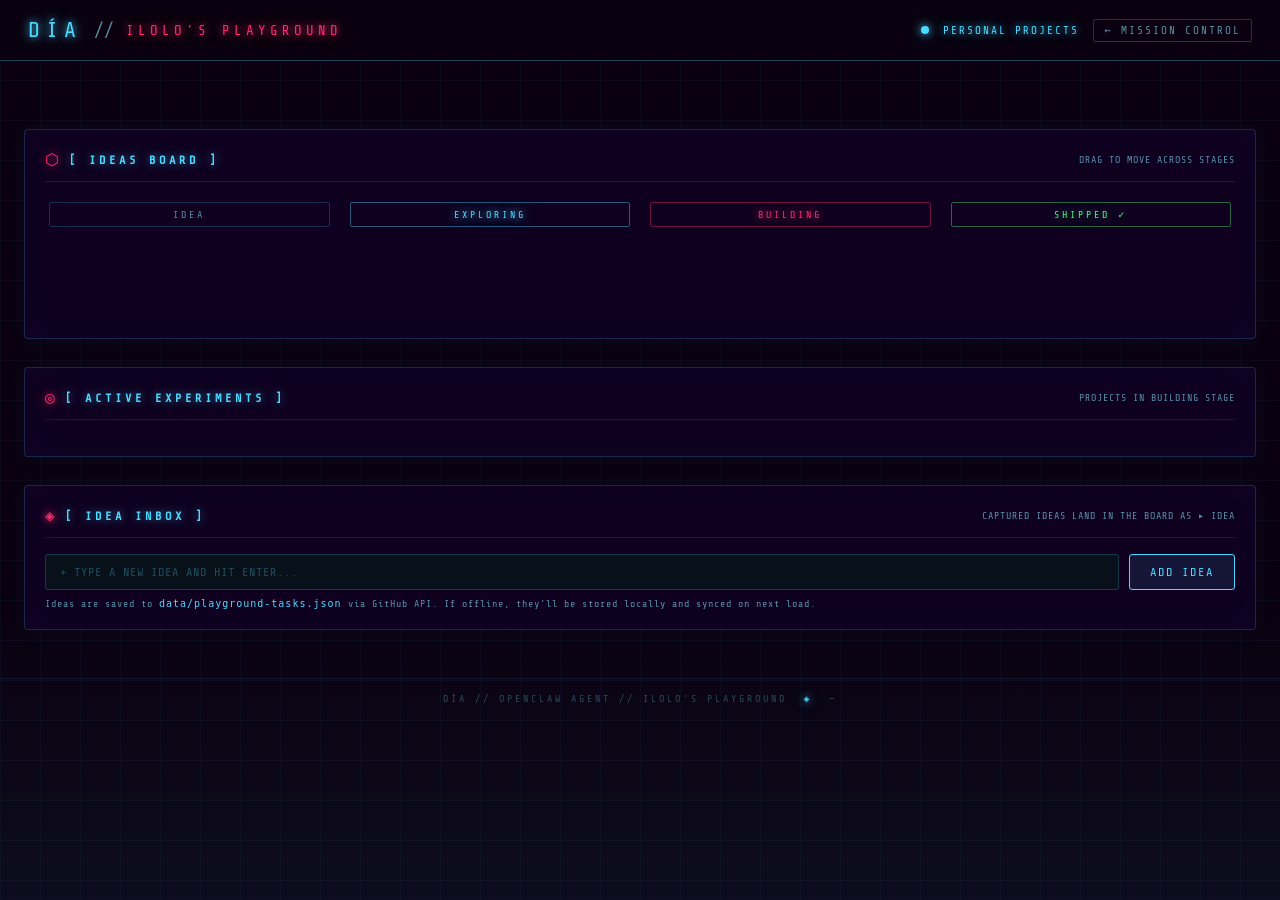
==== playground.html @ b1f3ee1e "feat: add playground.html (Ilolo's Playground)" ====
<!DOCTYPE html>
<html lang="en">
<head>
  <link rel="icon" type="image/svg+xml" href="favicon.svg">
  <meta charset="UTF-8" />
  <meta name="viewport" content="width=device-width, initial-scale=1.0" />
  <title>Día — Ilolo's Playground</title>
  <link rel="preconnect" href="https://fonts.googleapis.com" />
  <link rel="preconnect" href="https://fonts.gstatic.com" crossorigin />
  <link href="https://fonts.googleapis.com/css2?family=Share+Tech+Mono&display=swap" rel="stylesheet" />
  <link rel="stylesheet" href="playground.css" />
</head>
<body>
  <div class="grid-bg"></div>

  <!-- HEADER -->
  <header class="pg-header">
    <div class="header-left">
      <span class="agent-name">DÍA</span>
      <span class="header-sep">//</span>
      <span class="page-tag">ILOLO'S PLAYGROUND</span>
    </div>
    <div class="header-right">
      <span class="status-dot"></span>
      <span class="status-text">PERSONAL PROJECTS</span>
      <a href="index.html" class="nav-link">← MISSION CONTROL</a>
    </div>
  </header>

  <main class="pg-main">

    <!-- STATS STRIP -->
    <div class="stats-strip" id="statsStrip">
      <!-- rendered by playground.js -->
    </div>

    <!-- ── SECTION 1: IDEAS BOARD ───────────────────────── -->
    <section class="section kanban-section">
      <div class="section-header">
        <span class="section-icon">⬡</span>
        <h2 class="section-title">[ IDEAS BOARD ]</h2>
        <span class="section-meta">DRAG TO MOVE ACROSS STAGES</span>
      </div>

      <div class="kanban-board" id="kanbanBoard">

        <!-- IDEA -->
        <div class="kanban-col" id="col-idea" data-status="idea">
          <div class="kanban-col-header idea">IDEA</div>
          <div class="kanban-cards"></div>
        </div>

        <!-- EXPLORING -->
        <div class="kanban-col" id="col-exploring" data-status="exploring">
          <div class="kanban-col-header exploring">EXPLORING</div>
          <div class="kanban-cards"></div>
        </div>

        <!-- BUILDING -->
        <div class="kanban-col" id="col-building" data-status="building">
          <div class="kanban-col-header building">BUILDING</div>
          <div class="kanban-cards"></div>
        </div>

        <!-- SHIPPED -->
        <div class="kanban-col" id="col-shipped" data-status="shipped">
          <div class="kanban-col-header shipped">SHIPPED ✓</div>
          <div class="kanban-cards"></div>
        </div>

      </div>
    </section>

    <!-- ── SECTION 2: ACTIVE EXPERIMENTS ────────────────── -->
    <section class="section experiments-section">
      <div class="section-header">
        <span class="section-icon">◎</span>
        <h2 class="section-title">[ ACTIVE EXPERIMENTS ]</h2>
        <span class="section-meta">PROJECTS IN BUILDING STAGE</span>
      </div>
      <div id="activeExperiments">
        <!-- rendered by playground.js -->
      </div>
    </section>

    <!-- ── SECTION 3: IDEA INBOX ─────────────────────────── -->
    <section class="section inbox-section">
      <div class="section-header">
        <span class="section-icon">◈</span>
        <h2 class="section-title">[ IDEA INBOX ]</h2>
        <span class="section-meta">CAPTURED IDEAS LAND IN THE BOARD AS ▸ IDEA</span>
      </div>

      <form id="inboxForm" class="inbox-form" onsubmit="return false;">
        <input
          id="inboxInput"
          type="text"
          class="inbox-input"
          placeholder="+ TYPE A NEW IDEA AND HIT ENTER..."
          autocomplete="off"
          spellcheck="false"
        />
        <button type="submit" class="inbox-btn">ADD IDEA</button>
      </form>

      <div class="inbox-hint">
        Ideas are saved to <code style="color:#4dd9ff">data/playground-tasks.json</code> via GitHub API.
        If offline, they'll be stored locally and synced on next load.
      </div>
      <div id="syncNote" class="inbox-sync-note" style="display:none;">
        ⚠ LOCAL CHANGES PENDING SYNC — will attempt to push to GitHub automatically.
      </div>

    </section>

  </main>

  <footer class="pg-footer">
    <span style="color:#2a4a5a">DÍA // OPENCLAW AGENT // ILOLO'S PLAYGROUND</span>
    <span class="footer-sep">◈</span>
    <span id="footerTime" style="color:#2a4a5a">—</span>
  </footer>

  <script src="playground.js"></script>
</body>
</html>
---- playground.css ----
/* ============================================================
   PLAYGROUND — Baby Blue Synthwave Theme
   Overrides accent colors from style.css
   ============================================================ */

:root {
  /* Override accent colors for playground */
  --primary:      #4dd9ff;   /* baby blue — main accent */
  --secondary:    #ff2a6d;   /* hot pink — now secondary */
  --bg:           #0a0010;
  --bg-card:      #0f0020;
  --bg-card2:     #08101a;
  --cyan:         #4dd9ff;   /* remap cyan to baby blue */
  --pink:         #ff2a6d;
  --light-blue:   #d1f7ff;
  --purple:       #7b2fff;
  --dim:          #0a2a3a;
  --text:         #d1f7ff;
  --text-dim:     #5a8fa6;
  --grid-color:   rgba(77, 217, 255, 0.05);
  --glow-blue:    0 0 8px #4dd9ff, 0 0 20px rgba(77, 217, 255, 0.4);
  --glow-pink:    0 0 8px #ff2a6d, 0 0 20px rgba(255, 42, 109, 0.4);
  --glow-purple:  0 0 8px #7b2fff, 0 0 24px rgba(123, 47, 255, 0.3);
}

* { box-sizing: border-box; margin: 0; padding: 0; }

html, body {
  height: 100%;
  background: var(--bg);
  color: var(--text);
  font-family: 'Share Tech Mono', monospace;
  font-size: 13px;
  overflow-x: hidden;
}

/* ── GRID BACKGROUND ─────────────────────────────────────── */
.grid-bg {
  position: fixed;
  inset: 0;
  z-index: 0;
  background-image:
    linear-gradient(rgba(77, 217, 255, 0.04) 1px, transparent 1px),
    linear-gradient(90deg, rgba(77, 217, 255, 0.04) 1px, transparent 1px);
  background-size: 40px 40px;
  pointer-events: none;
}

.grid-bg::after {
  content: '';
  position: fixed;
  bottom: 0;
  left: 0;
  right: 0;
  height: 35vh;
  background: linear-gradient(to top, rgba(77, 217, 255, 0.06), transparent);
  pointer-events: none;
}

/* ── HEADER ──────────────────────────────────────────────── */
.pg-header {
  position: relative;
  z-index: 10;
  display: flex;
  align-items: center;
  justify-content: space-between;
  padding: 18px 28px;
  border-bottom: 1px solid rgba(77, 217, 255, 0.3);
  background: rgba(10, 0, 16, 0.9);
  backdrop-filter: blur(8px);
}

.header-left {
  display: flex;
  align-items: center;
  gap: 12px;
}

.agent-name {
  font-size: 22px;
  letter-spacing: 6px;
  color: var(--primary);
  text-shadow: var(--glow-blue);
}

.header-sep {
  color: var(--text-dim);
  font-size: 18px;
}

.page-tag {
  font-size: 14px;
  letter-spacing: 4px;
  color: var(--secondary);
  text-shadow: var(--glow-pink);
}

.header-right {
  display: flex;
  align-items: center;
  gap: 14px;
}

.status-dot {
  width: 8px;
  height: 8px;
  border-radius: 50%;
  background: var(--primary);
  box-shadow: var(--glow-blue);
  animation: pulse-blue 2s ease-in-out infinite;
  display: inline-block;
}

.status-text {
  font-size: 11px;
  letter-spacing: 2px;
  color: var(--primary);
  text-shadow: var(--glow-blue);
}

.nav-link {
  font-size: 11px;
  letter-spacing: 2px;
  color: var(--text-dim);
  text-decoration: none;
  border: 1px solid rgba(77, 217, 255, 0.25);
  padding: 4px 10px;
  border-radius: 2px;
  transition: all 0.2s;
}
.nav-link:hover {
  color: var(--primary);
  border-color: var(--primary);
  box-shadow: var(--glow-blue);
}

/* ── MAIN ────────────────────────────────────────────────── */
.pg-main {
  position: relative;
  z-index: 5;
  padding: 24px 24px 48px;
  display: flex;
  flex-direction: column;
  gap: 28px;
}

/* ── SECTION CARD ────────────────────────────────────────── */
.section {
  background: var(--bg-card);
  border: 1px solid rgba(77, 217, 255, 0.18);
  border-radius: 4px;
  padding: 20px;
  box-shadow: 0 0 24px rgba(77, 217, 255, 0.05), inset 0 0 40px rgba(77, 217, 255, 0.02);
  transition: border-color 0.3s, box-shadow 0.3s;
}
.section:hover {
  border-color: rgba(77, 217, 255, 0.32);
  box-shadow: 0 0 32px rgba(77, 217, 255, 0.1);
}

.section-header {
  display: flex;
  align-items: center;
  gap: 10px;
  margin-bottom: 16px;
  padding-bottom: 12px;
  border-bottom: 1px solid rgba(77, 217, 255, 0.12);
}

.section-icon {
  color: var(--secondary);
  font-size: 16px;
  text-shadow: var(--glow-pink);
}

.section-title {
  font-size: 12px;
  letter-spacing: 4px;
  color: var(--primary);
  text-shadow: 0 0 8px rgba(77, 217, 255, 0.6);
}

.section-meta {
  margin-left: auto;
  font-size: 10px;
  color: var(--text-dim);
  letter-spacing: 1px;
}

/* ── KANBAN BOARD ────────────────────────────────────────── */
.kanban-board {
  display: grid;
  grid-template-columns: repeat(4, 1fr);
  gap: 12px;
}

.kanban-col {
  display: flex;
  flex-direction: column;
  gap: 8px;
  min-height: 120px;
  border-radius: 3px;
  padding: 4px;
  transition: box-shadow 0.2s, border-color 0.2s;
}

.kanban-col-header {
  font-size: 10px;
  letter-spacing: 3px;
  text-align: center;
  padding: 6px 4px;
  border-radius: 2px;
  margin-bottom: 6px;
}
.kanban-col-header.idea      { color: var(--text-dim); border: 1px solid rgba(77,217,255,0.2); }
.kanban-col-header.exploring { color: var(--primary); border: 1px solid rgba(77,217,255,0.4); text-shadow: var(--glow-blue); }
.kanban-col-header.building  { color: var(--secondary); border: 1px solid rgba(255,42,109,0.4); text-shadow: var(--glow-pink); }
.kanban-col-header.shipped   { color: #50fa7b; border: 1px solid rgba(80,250,123,0.4); text-shadow: 0 0 8px rgba(80,250,123,0.5); }

.kanban-cards {
  display: flex;
  flex-direction: column;
  gap: 8px;
  min-height: 60px;
}

/* ── TASK CARDS ──────────────────────────────────────────── */
.task-card {
  background: var(--bg-card2);
  border-radius: 3px;
  padding: 10px 12px;
  font-size: 11px;
  line-height: 1.5;
  border-left: 2px solid transparent;
  cursor: grab;
  transition: transform 0.2s, box-shadow 0.2s;
  border: 1px solid rgba(77, 217, 255, 0.08);
}
.task-card:hover {
  transform: translateY(-2px);
  border-color: rgba(77, 217, 255, 0.25);
}
.task-card.dragging {
  opacity: 0.4;
  transform: scale(0.95);
  cursor: grabbing;
}

.task-card.idea      { border-left: 2px solid rgba(77,217,255,0.3); }
.task-card.exploring { border-left: 2px solid var(--primary); box-shadow: -2px 0 10px rgba(77,217,255,0.3); }
.task-card.building  { border-left: 2px solid var(--secondary); box-shadow: -2px 0 10px rgba(255,42,109,0.3); animation: card-pulse-pink 2s ease-in-out infinite; }
.task-card.shipped   { border-left: 2px solid #50fa7b; box-shadow: -2px 0 10px rgba(80,250,123,0.2); }

.drag-handle {
  float: right;
  opacity: 0.35;
  font-size: 14px;
  cursor: grab;
  margin-left: 6px;
}

.card-title {
  color: var(--text);
  font-size: 12px;
  margin-bottom: 5px;
  line-height: 1.4;
}

.card-notes {
  color: var(--text-dim);
  font-size: 10px;
  line-height: 1.5;
  margin-bottom: 6px;
}

.card-tags {
  display: flex;
  gap: 4px;
  flex-wrap: wrap;
  margin-top: 6px;
}

.card-tag {
  font-size: 9px;
  padding: 1px 6px;
  background: rgba(77, 217, 255, 0.07);
  border: 1px solid rgba(77, 217, 255, 0.2);
  color: rgba(77, 217, 255, 0.6);
  border-radius: 2px;
}

.card-category {
  display: inline-block;
  font-size: 9px;
  padding: 1px 7px;
  border-radius: 2px;
  margin-bottom: 5px;
  letter-spacing: 1px;
}
.cat-trading       { background: rgba(255,42,109,0.12); color: var(--secondary); border: 1px solid rgba(255,42,109,0.3); }
.cat-content       { background: rgba(123,47,255,0.12); color: #b06bff; border: 1px solid rgba(123,47,255,0.3); }
.cat-personal      { background: rgba(77,217,255,0.12); color: var(--primary); border: 1px solid rgba(77,217,255,0.3); }
.cat-infrastructure{ background: rgba(80,250,123,0.1); color: #50fa7b; border: 1px solid rgba(80,250,123,0.25); }

/* ── DRAG OVER ───────────────────────────────────────────── */
.kanban-col.drag-over {
  box-shadow: 0 0 20px rgba(77, 217, 255, 0.3), inset 0 0 20px rgba(77, 217, 255, 0.07);
  border: 1px dashed rgba(77, 217, 255, 0.5);
}

/* ── ACTIVE EXPERIMENTS ──────────────────────────────────── */
.experiments-empty {
  text-align: center;
  padding: 32px;
  color: var(--text-dim);
  font-size: 11px;
  letter-spacing: 1px;
  border: 1px dashed rgba(77, 217, 255, 0.15);
  border-radius: 3px;
}

.experiment-card {
  background: var(--bg-card2);
  border-radius: 3px;
  padding: 14px 16px;
  border: 1px solid rgba(77, 217, 255, 0.15);
  margin-bottom: 10px;
}

.experiment-header {
  display: flex;
  justify-content: space-between;
  align-items: center;
  margin-bottom: 8px;
}

.experiment-title {
  font-size: 13px;
  color: var(--text);
}

.experiment-status {
  font-size: 10px;
  padding: 2px 8px;
  color: var(--secondary);
  border: 1px solid rgba(255,42,109,0.4);
  border-radius: 2px;
  letter-spacing: 1px;
}

.progress-bar-bg {
  width: 100%;
  height: 4px;
  background: rgba(77, 217, 255, 0.1);
  border-radius: 2px;
  overflow: hidden;
}

.progress-bar-fill {
  height: 100%;
  background: linear-gradient(90deg, #4dd9ff, #ff2a6d);
  border-radius: 2px;
  transition: width 0.5s ease;
  box-shadow: 0 0 6px rgba(77, 217, 255, 0.5);
}

/* ── IDEA INBOX ──────────────────────────────────────────── */
.inbox-form {
  display: flex;
  gap: 10px;
  align-items: stretch;
}

.inbox-input {
  flex: 1;
  background: var(--bg-card2);
  border: 1px solid rgba(77, 217, 255, 0.2);
  border-radius: 3px;
  padding: 10px 14px;
  color: var(--text);
  font-family: 'Share Tech Mono', monospace;
  font-size: 12px;
  letter-spacing: 1px;
  outline: none;
  transition: border-color 0.2s, box-shadow 0.2s;
}
.inbox-input::placeholder {
  color: rgba(77, 217, 255, 0.3);
}
.inbox-input:focus {
  border-color: var(--primary);
  box-shadow: 0 0 10px rgba(77, 217, 255, 0.2);
}

.inbox-btn {
  background: rgba(77, 217, 255, 0.1);
  border: 1px solid var(--primary);
  color: var(--primary);
  padding: 10px 20px;
  font-family: 'Share Tech Mono', monospace;
  font-size: 12px;
  letter-spacing: 2px;
  cursor: pointer;
  border-radius: 3px;
  transition: all 0.2s;
}
.inbox-btn:hover {
  background: rgba(77, 217, 255, 0.2);
  box-shadow: var(--glow-blue);
}
.inbox-btn:active {
  transform: scale(0.97);
}

.inbox-hint {
  font-size: 10px;
  color: var(--text-dim);
  margin-top: 8px;
  letter-spacing: 1px;
}

.inbox-sync-note {
  font-size: 10px;
  color: var(--secondary);
  margin-top: 4px;
  letter-spacing: 1px;
}

/* ── PENDING IDEAS LIST ──────────────────────────────────── */
.pending-ideas {
  margin-top: 16px;
  display: flex;
  flex-direction: column;
  gap: 6px;
}

.pending-idea-item {
  background: rgba(77, 217, 255, 0.05);
  border: 1px solid rgba(77, 217, 255, 0.15);
  border-radius: 3px;
  padding: 8px 12px;
  display: flex;
  justify-content: space-between;
  align-items: center;
  font-size: 11px;
}

.pending-idea-title {
  color: var(--text);
}

.pending-idea-badge {
  font-size: 9px;
  padding: 1px 7px;
  color: var(--secondary);
  border: 1px solid rgba(255,42,109,0.3);
  border-radius: 2px;
  letter-spacing: 1px;
  white-space: nowrap;
}

/* ── STATS STRIP ─────────────────────────────────────────── */
.stats-strip {
  display: flex;
  gap: 16px;
  margin-bottom: 16px;
  flex-wrap: wrap;
}

.stat-chip {
  background: rgba(77, 217, 255, 0.06);
  border: 1px solid rgba(77, 217, 255, 0.15);
  border-radius: 3px;
  padding: 6px 14px;
  font-size: 10px;
  letter-spacing: 2px;
  color: var(--text-dim);
}

.stat-chip .stat-val {
  color: var(--primary);
  font-size: 14px;
  display: block;
  margin-bottom: 2px;
  text-shadow: var(--glow-blue);
}

/* ── PLACEHOLDER / LOADING ───────────────────────────────── */
.placeholder-msg {
  color: var(--text-dim);
  font-size: 11px;
  letter-spacing: 1px;
  padding: 12px 0;
  text-align: center;
  border: 1px dashed rgba(77, 217, 255, 0.15);
  border-radius: 3px;
}

/* ── SCROLLBAR ───────────────────────────────────────────── */
::-webkit-scrollbar { width: 4px; }
::-webkit-scrollbar-track { background: var(--bg); }
::-webkit-scrollbar-thumb { background: rgba(77,217,255,0.2); border-radius: 2px; }
::-webkit-scrollbar-thumb:hover { background: var(--primary); }

/* ── FOOTER ──────────────────────────────────────────────── */
.pg-footer {
  position: relative;
  z-index: 5;
  text-align: center;
  padding: 14px;
  border-top: 1px solid rgba(77, 217, 255, 0.1);
  font-size: 10px;
  letter-spacing: 3px;
  color: var(--text-dim);
  display: flex;
  justify-content: center;
  align-items: center;
  gap: 16px;
}

.footer-sep {
  color: var(--primary);
  text-shadow: var(--glow-blue);
}

/* ── ANIMATIONS ──────────────────────────────────────────── */
@keyframes pulse-blue {
  0%, 100% { opacity: 1; box-shadow: 0 0 8px #4dd9ff, 0 0 20px rgba(77,217,255,0.4); }
  50%       { opacity: 0.6; box-shadow: 0 0 4px #4dd9ff, 0 0 10px rgba(77,217,255,0.2); }
}

@keyframes card-pulse-pink {
  0%, 100% { box-shadow: -2px 0 10px rgba(255,42,109,0.3); }
  50%       { box-shadow: -2px 0 18px rgba(255,42,109,0.6); }
}

@keyframes slideIn {
  from { opacity: 0; transform: translateY(10px); }
  to   { opacity: 1; transform: translateY(0); }
}

/* ── NOTIFICATION TOAST ──────────────────────────────────── */
.toast {
  position: fixed;
  top: 20px;
  right: 20px;
  z-index: 9999;
  background: var(--bg);
  border: 1px solid var(--primary);
  box-shadow: var(--glow-blue);
  padding: 14px 18px;
  border-radius: 4px;
  font-size: 12px;
  color: var(--primary);
  max-width: 300px;
  animation: slideIn 0.3s ease;
}

/* ── RESPONSIVE ──────────────────────────────────────────── */
@media (max-width: 900px) {
  .kanban-board { grid-template-columns: repeat(2, 1fr); }
}
@media (max-width: 600px) {
  .kanban-board { grid-template-columns: 1fr; }
  .pg-header { flex-direction: column; align-items: flex-start; gap: 10px; }
  .agent-name { font-size: 18px; }
  .inbox-form { flex-direction: column; }
}
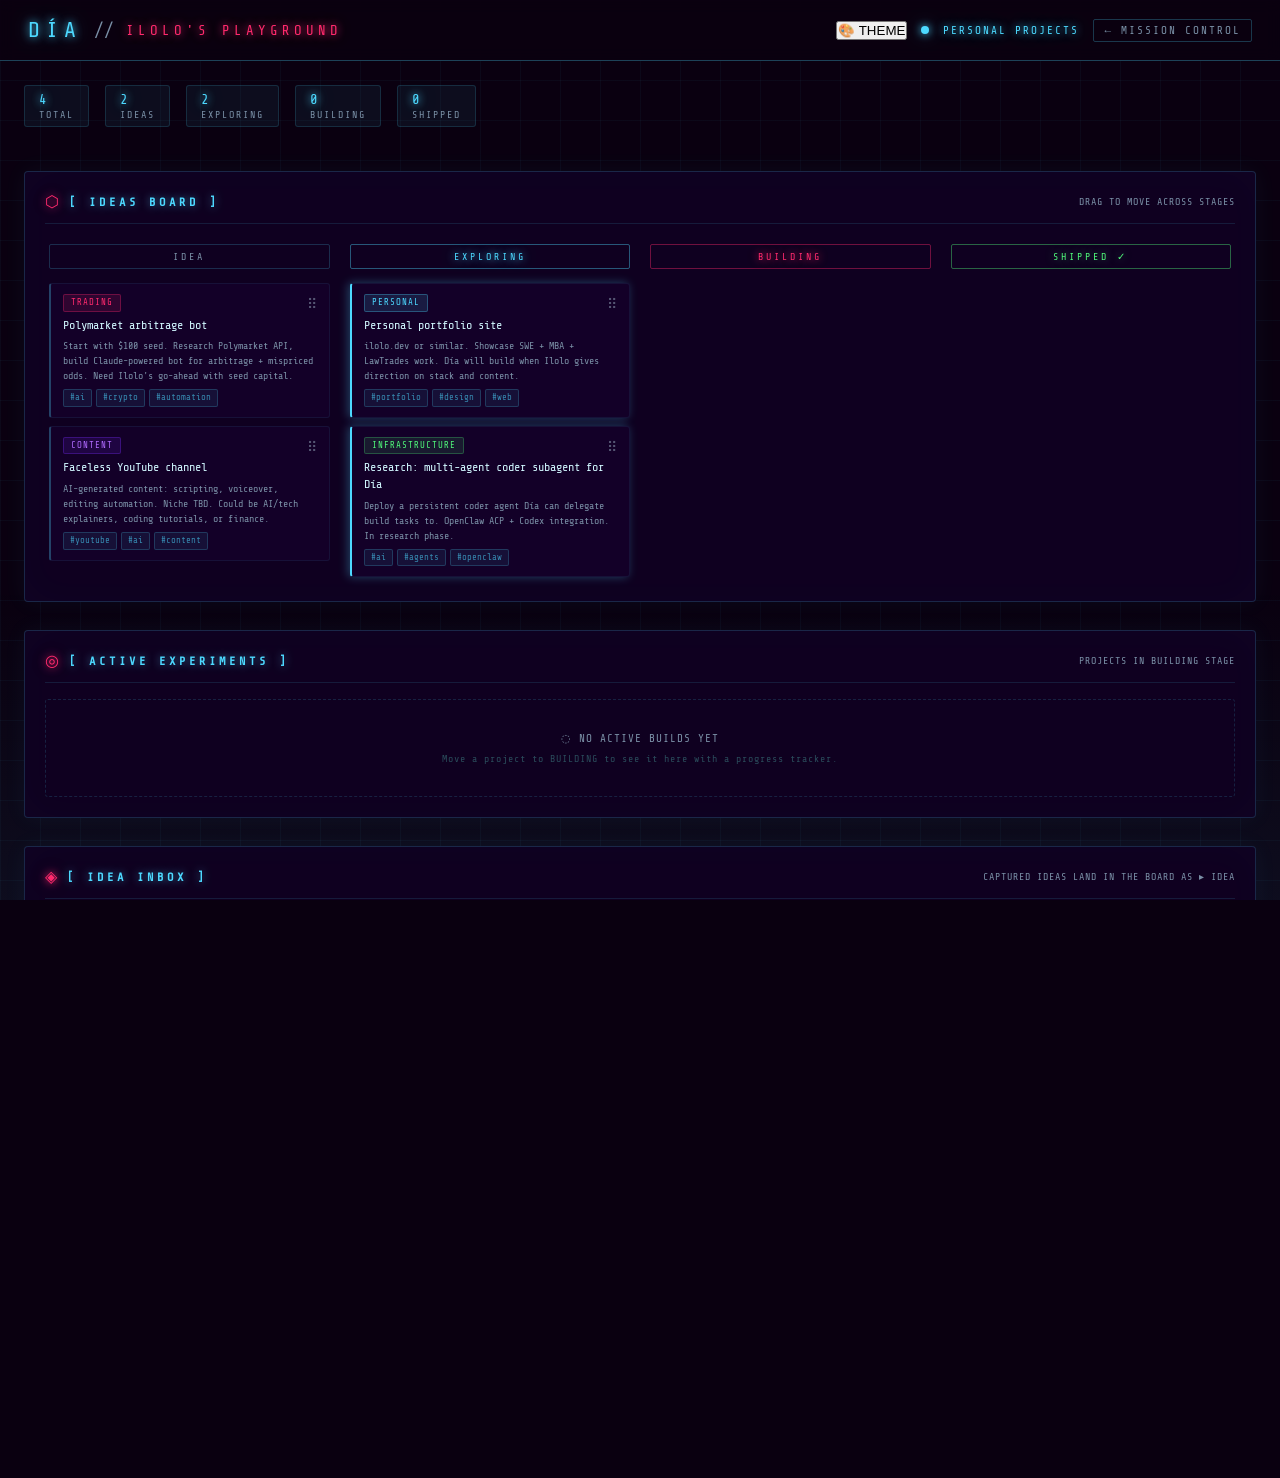
==== commit 59abcfdd: "fix: load theme-engine on playground page" ====
--- a/playground.html
+++ b/playground.html
@@ -121,6 +121,7 @@
     <span id="footerTime" style="color:#2a4a5a">—</span>
   </footer>
 
+  <script src="theme-engine.js"></script>
   <script src="playground.js"></script>
 </body>
 </html>
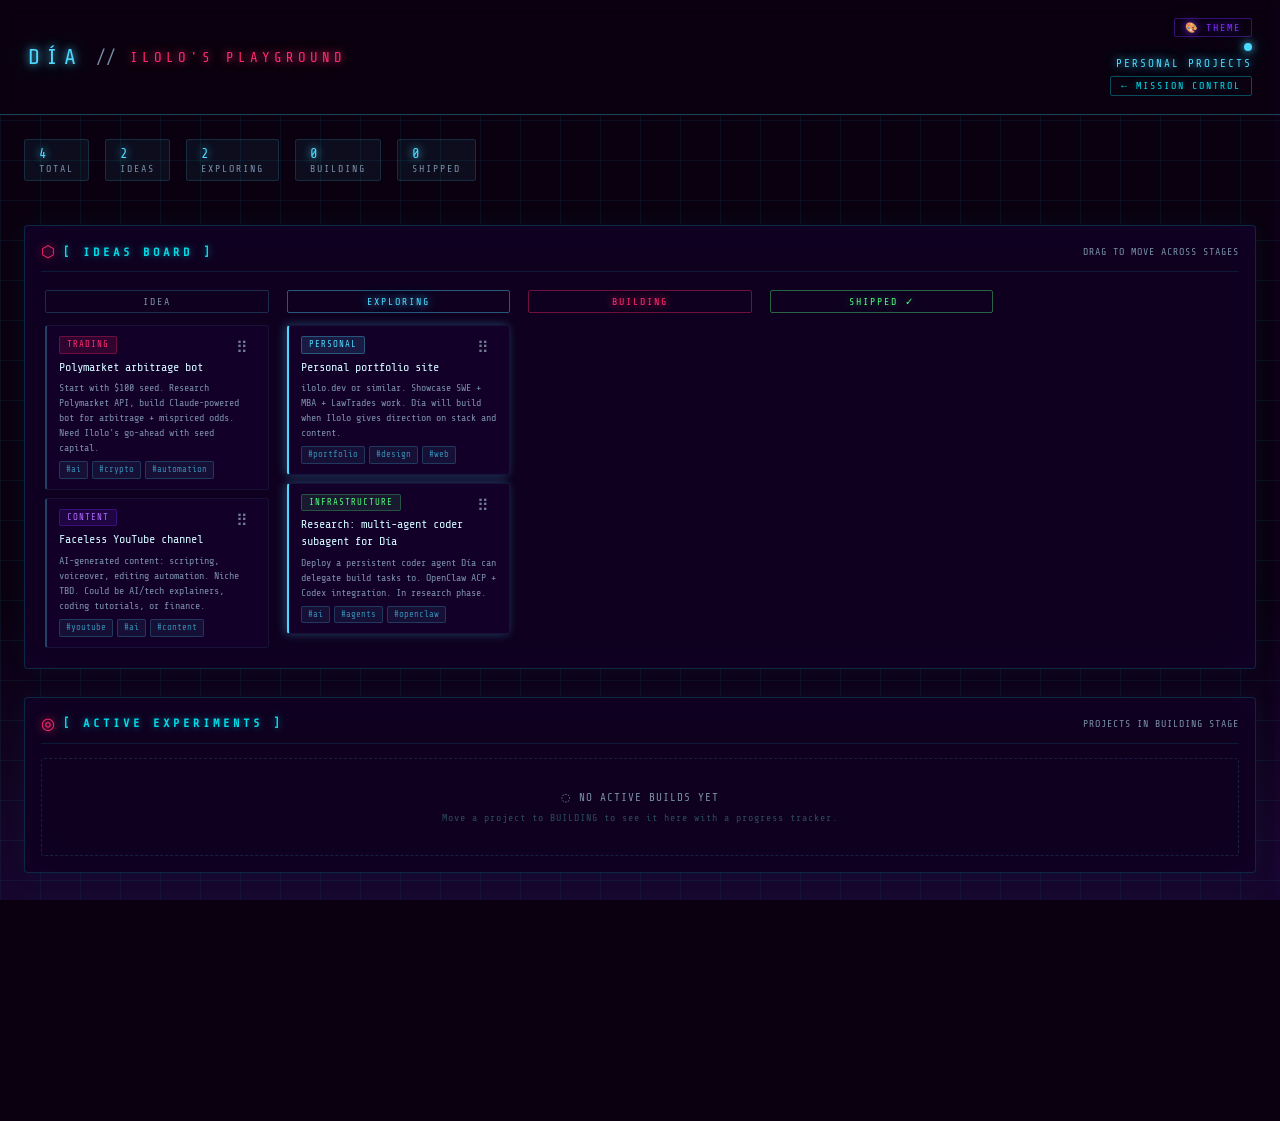
==== commit 80631ff4: "fix: load style.css on playground so theme panel has styles" ====
--- a/playground.html
+++ b/playground.html
@@ -9,6 +9,7 @@
   <link rel="preconnect" href="https://fonts.gstatic.com" crossorigin />
   <link href="https://fonts.googleapis.com/css2?family=Share+Tech+Mono&display=swap" rel="stylesheet" />
   <link rel="stylesheet" href="playground.css" />
+  <link rel="stylesheet" href="style.css" />
 </head>
 <body>
   <div class="grid-bg"></div>
--- a/style.css
+++ b/style.css
@@ -0,0 +1,944 @@
+/* ============================================================
+   MISSION CONTROL — Synthwave 84 / Cyberpunk Theme
+   ============================================================ */
+
+:root {
+  --bg:         #0a0010;
+  --bg-card:    #0f0020;
+  --bg-card2:   #130028;
+  --pink:       #ff2a6d;
+  --cyan:       #05d9e8;
+  --light-blue: #d1f7ff;
+  --purple:     #7b2fff;
+  --dim:        #3d1a5e;
+  --text:       #d1f7ff;
+  --text-dim:   #7a8fa6;
+  --grid-color: rgba(5, 217, 232, 0.07);
+  --glow-pink:  0 0 8px #ff2a6d, 0 0 20px rgba(255, 42, 109, 0.4);
+  --glow-cyan:  0 0 8px #05d9e8, 0 0 20px rgba(5, 217, 232, 0.4);
+  --glow-purple:0 0 8px #7b2fff, 0 0 24px rgba(123, 47, 255, 0.3);
+}
+
+* { box-sizing: border-box; margin: 0; padding: 0; }
+
+html, body {
+  height: 100%;
+  background: var(--bg);
+  color: var(--text);
+  font-family: 'Share Tech Mono', monospace;
+  font-size: 13px;
+  overflow-x: hidden;
+}
+
+/* ── GRID BACKGROUND ─────────────────────────────────────── */
+.grid-bg {
+  position: fixed;
+  inset: 0;
+  z-index: 0;
+  background-image:
+    linear-gradient(var(--grid-color) 1px, transparent 1px),
+    linear-gradient(90deg, var(--grid-color) 1px, transparent 1px);
+  background-size: 40px 40px;
+  pointer-events: none;
+}
+
+/* Horizon glow */
+.grid-bg::after {
+  content: '';
+  position: fixed;
+  bottom: 0;
+  left: 0;
+  right: 0;
+  height: 35vh;
+  background: linear-gradient(to top, rgba(123, 47, 255, 0.12), transparent);
+  pointer-events: none;
+}
+
+/* ── HEADER ──────────────────────────────────────────────── */
+.header {
+  position: relative;
+  z-index: 10;
+  display: flex;
+  align-items: center;
+  justify-content: space-between;
+  padding: 18px 28px;
+  border-bottom: 1px solid rgba(5, 217, 232, 0.25);
+  background: rgba(10, 0, 16, 0.85);
+  backdrop-filter: blur(8px);
+}
+
+.header-left {
+  display: flex;
+  align-items: center;
+  gap: 14px;
+}
+
+.logo-glyph {
+  font-size: 32px;
+  color: var(--cyan);
+  text-shadow: var(--glow-cyan);
+  animation: pulse-cyan 3s ease-in-out infinite;
+}
+
+.title {
+  font-size: 22px;
+  letter-spacing: 6px;
+  color: var(--cyan);
+  text-shadow: var(--glow-cyan);
+}
+
+.subtitle {
+  font-size: 11px;
+  letter-spacing: 3px;
+  color: var(--pink);
+  margin-top: 2px;
+  text-shadow: var(--glow-pink);
+}
+
+.header-right {
+  display: flex;
+  flex-direction: column;
+  align-items: flex-end;
+  gap: 6px;
+}
+
+.nav-link {
+  font-family: 'Share Tech Mono', monospace;
+  font-size: 10px;
+  letter-spacing: 2px;
+  color: var(--cyan);
+  text-decoration: none;
+  border: 1px solid rgba(5, 217, 232, 0.35);
+  padding: 3px 10px;
+  border-radius: 2px;
+  transition: all 0.2s;
+  text-shadow: 0 0 6px rgba(5, 217, 232, 0.4);
+}
+.nav-link:hover {
+  background: rgba(5, 217, 232, 0.1);
+  border-color: var(--cyan);
+  box-shadow: 0 0 10px rgba(5, 217, 232, 0.3);
+}
+
+.status-pill {
+  font-size: 11px;
+  letter-spacing: 2px;
+  padding: 3px 10px;
+  border-radius: 20px;
+}
+.status-pill.online {
+  color: var(--cyan);
+  border: 1px solid var(--cyan);
+  box-shadow: var(--glow-cyan);
+  animation: pulse-cyan 2s ease-in-out infinite;
+}
+
+.last-updated {
+  font-size: 10px;
+  color: var(--text-dim);
+  letter-spacing: 1px;
+}
+
+/* ── MAIN ────────────────────────────────────────────────── */
+.main {
+  position: relative;
+  z-index: 5;
+  padding: 20px 24px 40px;
+  display: flex;
+  flex-direction: column;
+  gap: 20px;
+}
+
+.row {
+  display: flex;
+  gap: 20px;
+}
+.row-2col > .section {
+  flex: 1;
+  min-width: 0;
+}
+
+/* ── SECTION CARD ────────────────────────────────────────── */
+.section {
+  background: var(--bg-card);
+  border: 1px solid rgba(5, 217, 232, 0.18);
+  border-radius: 4px;
+  padding: 16px;
+  box-shadow: 0 0 24px rgba(5, 217, 232, 0.05), inset 0 0 40px rgba(123, 47, 255, 0.03);
+  transition: border-color 0.3s, box-shadow 0.3s;
+}
+.section:hover {
+  border-color: rgba(5, 217, 232, 0.35);
+  box-shadow: 0 0 32px rgba(5, 217, 232, 0.1);
+}
+
+.section-header {
+  display: flex;
+  align-items: center;
+  gap: 8px;
+  margin-bottom: 14px;
+  padding-bottom: 10px;
+  border-bottom: 1px solid rgba(5, 217, 232, 0.12);
+}
+
+.section-icon {
+  color: var(--pink);
+  font-size: 16px;
+  text-shadow: var(--glow-pink);
+}
+
+.section-title {
+  font-size: 12px;
+  letter-spacing: 4px;
+  color: var(--cyan);
+  text-shadow: 0 0 6px rgba(5, 217, 232, 0.6);
+}
+
+.section-label {
+  font-size: 10px;
+  letter-spacing: 3px;
+  color: var(--text-dim);
+  margin-bottom: 10px;
+}
+
+/* ── INTEGRATIONS BAR ────────────────────────────────────── */
+.integrations-bar {
+  padding: 12px 16px;
+}
+
+.integrations-list {
+  display: flex;
+  gap: 16px;
+  flex-wrap: wrap;
+}
+
+.integration-item {
+  display: flex;
+  align-items: center;
+  gap: 6px;
+  padding: 5px 12px;
+  border-radius: 3px;
+  font-size: 12px;
+  letter-spacing: 1px;
+  border: 1px solid transparent;
+}
+.integration-item.ok {
+  color: var(--cyan);
+  border-color: rgba(5, 217, 232, 0.3);
+  background: rgba(5, 217, 232, 0.05);
+  box-shadow: 0 0 8px rgba(5, 217, 232, 0.1);
+}
+.integration-item.warn {
+  color: #f9c74f;
+  border-color: rgba(249, 199, 79, 0.3);
+  background: rgba(249, 199, 79, 0.05);
+}
+.integration-item.err {
+  color: var(--pink);
+  border-color: rgba(255, 42, 109, 0.3);
+  background: rgba(255, 42, 109, 0.05);
+}
+.integration-item.loading {
+  color: var(--text-dim);
+}
+
+/* ── KANBAN ──────────────────────────────────────────────── */
+.kanban-board {
+  display: grid;
+  grid-template-columns: repeat(5, 1fr);
+  gap: 10px;
+}
+
+.kanban-col {
+  display: flex;
+  flex-direction: column;
+  gap: 8px;
+}
+
+.kanban-col-header {
+  font-size: 10px;
+  letter-spacing: 2px;
+  text-align: center;
+  padding: 5px 4px;
+  border-radius: 2px;
+  margin-bottom: 4px;
+}
+.kanban-col-header.planned   { color: var(--text-dim); border: 1px solid var(--dim); }
+.kanban-col-header.in-progress { color: var(--pink); border: 1px solid rgba(255,42,109,0.4); text-shadow: var(--glow-pink); }
+.kanban-col-header.blocked   { color: #ff6b6b; border: 1px solid rgba(255,107,107,0.4); }
+.kanban-col-header.done      { color: var(--cyan); border: 1px solid rgba(5,217,232,0.4); }
+
+.kanban-card {
+  background: var(--bg-card2);
+  border-radius: 3px;
+  padding: 8px 10px;
+  font-size: 11px;
+  line-height: 1.4;
+  border-left: 2px solid transparent;
+  transition: transform 0.2s, box-shadow 0.2s;
+}
+.kanban-card:hover {
+  transform: translateY(-2px);
+}
+.kanban-card.planned   { border-left-color: var(--dim); }
+.kanban-card.in_progress {
+  border-left-color: var(--pink);
+  box-shadow: -2px 0 10px rgba(255, 42, 109, 0.3);
+  animation: card-pulse 2s ease-in-out infinite;
+}
+.kanban-card.blocked   { border-left-color: #ff6b6b; box-shadow: -2px 0 8px rgba(255,107,107,0.25); }
+.kanban-card.done      { border-left-color: var(--cyan); box-shadow: -2px 0 8px rgba(5,217,232,0.2); }
+
+.kanban-card-title {
+  color: var(--text);
+  margin-bottom: 4px;
+}
+.kanban-card-notes {
+  color: var(--text-dim);
+  font-size: 10px;
+}
+
+/* ── LINEAR ──────────────────────────────────────────────── */
+.linear-section {
+  display: flex;
+  flex-direction: column;
+  overflow: hidden;
+}
+
+.linear-list {
+  display: flex;
+  flex-direction: column;
+  gap: 8px;
+  flex: 1;
+  min-height: 0;
+  overflow-y: auto;
+}
+
+.linear-card {
+  background: var(--bg-card2);
+  border-radius: 3px;
+  padding: 10px 12px;
+  border: 1px solid rgba(5, 217, 232, 0.08);
+  display: flex;
+  flex-direction: column;
+  gap: 5px;
+  transition: border-color 0.2s;
+}
+.linear-card:hover {
+  border-color: rgba(5, 217, 232, 0.25);
+}
+
+.linear-card-top {
+  display: flex;
+  justify-content: space-between;
+  align-items: center;
+  gap: 8px;
+}
+
+.linear-card-title {
+  font-size: 12px;
+  color: var(--text);
+  flex: 1;
+}
+
+.priority-badge {
+  font-size: 10px;
+  padding: 2px 7px;
+  border-radius: 2px;
+  letter-spacing: 1px;
+  white-space: nowrap;
+}
+.priority-badge.p0 { color: #ff2a6d; border: 1px solid #ff2a6d; box-shadow: 0 0 6px rgba(255,42,109,0.5); }
+.priority-badge.p1 { color: #ff9f1c; border: 1px solid #ff9f1c; }
+.priority-badge.p2 { color: #f9c74f; border: 1px solid #f9c74f; }
+.priority-badge.p3 { color: #90be6d; border: 1px solid #90be6d; }
+.priority-badge.p4 { color: var(--text-dim); border: 1px solid var(--dim); }
+
+.linear-card-meta {
+  display: flex;
+  gap: 8px;
+  align-items: center;
+}
+
+.linear-state-badge {
+  font-size: 10px;
+  color: var(--text-dim);
+  letter-spacing: 1px;
+}
+
+.linear-date {
+  font-size: 10px;
+  color: var(--dim);
+}
+
+/* ── GRANOLA ─────────────────────────────────────────────── */
+.granola-list {
+  display: flex;
+  flex-direction: column;
+  gap: 8px;
+}
+
+.granola-note {
+  background: var(--bg-card2);
+  border-radius: 3px;
+  padding: 10px 12px;
+  border: 1px solid rgba(123, 47, 255, 0.15);
+  display: flex;
+  justify-content: space-between;
+  align-items: center;
+  gap: 10px;
+  transition: border-color 0.2s;
+}
+.granola-note:hover {
+  border-color: rgba(123, 47, 255, 0.35);
+}
+
+.granola-note-title {
+  font-size: 12px;
+  color: var(--text);
+  flex: 1;
+}
+
+.granola-note-date {
+  font-size: 10px;
+  color: var(--purple);
+  white-space: nowrap;
+}
+
+/* ── SCHEDULED JOBS ──────────────────────────────────────── */
+.jobs-list {
+  display: flex;
+  flex-direction: column;
+  gap: 8px;
+}
+
+.job-item {
+  background: var(--bg-card2);
+  border-radius: 3px;
+  padding: 10px 12px;
+  border: 1px solid rgba(5, 217, 232, 0.08);
+  display: flex;
+  align-items: center;
+  gap: 10px;
+}
+
+.job-name {
+  font-size: 12px;
+  color: var(--text);
+  flex: 1;
+}
+.job-meta {
+  font-size: 10px;
+  color: var(--text-dim);
+  flex: 2;
+}
+
+.job-badge {
+  font-size: 10px;
+  padding: 2px 8px;
+  border-radius: 2px;
+  letter-spacing: 1px;
+  white-space: nowrap;
+}
+.job-badge.active  { color: var(--cyan); border: 1px solid rgba(5,217,232,0.4); box-shadow: 0 0 6px rgba(5,217,232,0.2); }
+.job-badge.planned { color: var(--text-dim); border: 1px solid var(--dim); }
+.job-badge.blocked { color: #ff6b6b; border: 1px solid rgba(255,107,107,0.4); }
+
+/* ── PLACEHOLDER / LOADING ───────────────────────────────── */
+.placeholder-msg {
+  color: var(--text-dim);
+  font-size: 11px;
+  letter-spacing: 1px;
+  padding: 12px 0;
+  text-align: center;
+  border: 1px dashed var(--dim);
+  border-radius: 3px;
+}
+
+/* ── SCROLLBAR ───────────────────────────────────────────── */
+::-webkit-scrollbar { width: 4px; }
+::-webkit-scrollbar-track { background: var(--bg); }
+::-webkit-scrollbar-thumb { background: var(--dim); border-radius: 2px; }
+::-webkit-scrollbar-thumb:hover { background: var(--purple); }
+
+/* ── FOOTER ──────────────────────────────────────────────── */
+.footer {
+  position: relative;
+  z-index: 5;
+  text-align: center;
+  padding: 12px;
+  border-top: 1px solid rgba(5, 217, 232, 0.1);
+  font-size: 10px;
+  letter-spacing: 3px;
+  color: var(--text-dim);
+  display: flex;
+  justify-content: center;
+  align-items: center;
+  gap: 16px;
+}
+.footer-sep {
+  color: var(--pink);
+  text-shadow: var(--glow-pink);
+}
+
+/* ── ANIMATIONS ──────────────────────────────────────────── */
+@keyframes pulse-cyan {
+  0%, 100% { opacity: 1; }
+  50%       { opacity: 0.65; }
+}
+
+@keyframes card-pulse {
+  0%, 100% { box-shadow: -2px 0 10px rgba(255, 42, 109, 0.3); }
+  50%       { box-shadow: -2px 0 18px rgba(255, 42, 109, 0.6); }
+}
+
+/* ── RESPONSIVE ──────────────────────────────────────────── */
+@media (max-width: 1100px) {
+  .kanban-board { grid-template-columns: repeat(3, 1fr); }
+}
+@media (max-width: 900px) {
+  .row-2col { flex-direction: column; }
+  .kanban-board { grid-template-columns: repeat(2, 1fr); }
+}
+@media (max-width: 600px) {
+  .kanban-board { grid-template-columns: 1fr; }
+  .header { flex-direction: column; align-items: flex-start; gap: 10px; }
+  .title { font-size: 16px; }
+}
+
+/* ============================================================
+   DRAG AND DROP
+   ============================================================ */
+.task-card { cursor: grab; }
+.task-card.dragging { opacity: 0.4; transform: scale(0.95); cursor: grabbing; }
+.drag-handle { margin-right: 8px; opacity: 0.5; font-size: 16px; cursor: grab; }
+.kanban-col.drag-over { box-shadow: 0 0 20px #05d9e8, inset 0 0 20px rgba(5,217,232,0.1); border-color: #05d9e8; }
+
+/* ============================================================
+   DISCOVERIES
+   ============================================================ */
+.discoveries-section { margin-bottom: 40px; }
+.discoveries-filter { display: flex; gap: 8px; }
+.filter-btn { background: transparent; border: 1px solid #333; color: #888; padding: 4px 12px; font-family: 'Share Tech Mono', monospace; font-size: 11px; cursor: pointer; border-radius: 2px; transition: all 0.2s; }
+.filter-btn.active, .filter-btn:hover { border-color: #05d9e8; color: #05d9e8; box-shadow: 0 0 8px rgba(5,217,232,0.4); }
+.discoveries-grid { display: grid; grid-template-columns: repeat(auto-fill, minmax(320px, 1fr)); gap: 16px; margin-top: 16px; }
+.discovery-card { background: rgba(255,42,109,0.05); border: 1px solid #2a1a2a; border-radius: 4px; padding: 16px; transition: all 0.3s; animation: slideIn 0.4s ease; }
+.discovery-card:hover { border-color: #ff2a6d; box-shadow: 0 0 12px rgba(255,42,109,0.2); }
+.discovery-card.skipped { opacity: 0.35; filter: grayscale(0.5); }
+.discovery-card.accepted { border-color: #05d9e8; box-shadow: 0 0 10px rgba(5,217,232,0.2); }
+@keyframes slideIn { from { opacity:0; transform:translateY(10px); } to { opacity:1; transform:translateY(0); } }
+.source-badge { display: inline-block; font-size: 10px; padding: 2px 8px; border-radius: 2px; margin-bottom: 8px; font-weight: bold; letter-spacing: 1px; }
+.source-OPENCLAW { background: rgba(209,247,255,0.15); color: #d1f7ff; border: 1px solid #d1f7ff44; }
+.source-REDDIT { background: rgba(255,69,0,0.15); color: #ff6030; border: 1px solid #ff603044; }
+.source-LINKEDIN { background: rgba(0,119,181,0.15); color: #0a8fd0; border: 1px solid #0a8fd044; }
+.source-NEWS { background: rgba(255,200,0,0.15); color: #ffc800; border: 1px solid #ffc80044; }
+.source-TWITTER { background: rgba(29,161,242,0.15); color: #1da1f2; border: 1px solid #1da1f244; }
+.discovery-title { font-size: 13px; color: #d1f7ff; margin: 6px 0; line-height: 1.4; }
+.discovery-desc { font-size: 11px; color: #888; line-height: 1.6; margin-bottom: 10px; }
+.discovery-action-note { font-size: 10px; color: #ff2a6d; margin-bottom: 12px; font-style: italic; }
+.discovery-date { font-size: 10px; color: #555; margin-bottom: 12px; }
+.discovery-actions { display: flex; gap: 8px; }
+.btn-implement { flex: 1; background: rgba(5,217,232,0.1); border: 1px solid #05d9e8; color: #05d9e8; padding: 6px; font-family: 'Share Tech Mono', monospace; font-size: 11px; cursor: pointer; border-radius: 2px; transition: all 0.2s; }
+.btn-implement:hover { background: rgba(5,217,232,0.25); box-shadow: 0 0 10px rgba(5,217,232,0.5); }
+.btn-skip { flex: 1; background: rgba(255,42,109,0.1); border: 1px solid #ff2a6d; color: #ff2a6d; padding: 6px; font-family: 'Share Tech Mono', monospace; font-size: 11px; cursor: pointer; border-radius: 2px; transition: all 0.2s; }
+.btn-skip:hover { background: rgba(255,42,109,0.25); box-shadow: 0 0 10px rgba(255,42,109,0.5); }
+.status-badge-accepted { display: inline-block; background: #ff2a6d; color: white; font-size: 10px; padding: 2px 8px; border-radius: 2px; margin-top: 8px; letter-spacing: 1px; animation: pulse 2s infinite; }
+.tags { display: flex; gap: 4px; flex-wrap: wrap; margin-bottom: 8px; }
+.tag { font-size: 9px; padding: 1px 6px; background: rgba(255,255,255,0.05); border: 1px solid #333; color: #666; border-radius: 2px; }
+
+/* To Do column — special active glow */
+.kanban-col[data-status="todo"] {
+  border-color: #ff2a6d;
+  box-shadow: 0 0 15px rgba(255,42,109,0.25);
+}
+.kanban-col[data-status="todo"] .col-title {
+  color: #ff2a6d;
+  text-shadow: 0 0 10px rgba(255,42,109,0.6);
+}
+.kanban-col[data-status="todo"].drag-over {
+  box-shadow: 0 0 30px rgba(255,42,109,0.5), inset 0 0 20px rgba(255,42,109,0.1);
+}
+.trigger-badge {
+  font-size: 9px;
+  padding: 1px 6px;
+  background: rgba(255,42,109,0.2);
+  border: 1px solid #ff2a6d;
+  color: #ff2a6d;
+  border-radius: 2px;
+  margin-left: 6px;
+  letter-spacing: 1px;
+  animation: pulse 2s infinite;
+}
+.kanban-hint {
+  font-size: 11px;
+  color: #555;
+  margin: -8px 0 16px 0;
+  font-style: italic;
+}
+.kanban-col-header.todo {
+  color: #ff2a6d;
+  border: 1px solid rgba(255,42,109,0.4);
+  text-shadow: 0 0 8px rgba(255,42,109,0.6);
+}
+.kanban-card.todo {
+  border-left-color: #ff2a6d;
+  box-shadow: -2px 0 10px rgba(255,42,109,0.2);
+}
+
+/* ── AGENT HEALTH WIDGET ────────────────────────────────────── */
+.header-center {
+  flex: 1;
+  display: flex;
+  justify-content: center;
+  align-items: center;
+}
+
+.agent-health-widget {
+  background: rgba(5, 217, 232, 0.04);
+  border: 1px solid rgba(5, 217, 232, 0.2);
+  border-radius: 4px;
+  padding: 8px 14px;
+  min-width: 220px;
+  max-width: 280px;
+  display: flex;
+  flex-direction: column;
+  gap: 5px;
+  transition: border-color 0.3s, box-shadow 0.3s;
+}
+.agent-health-widget:hover {
+  border-color: rgba(5, 217, 232, 0.4);
+  box-shadow: 0 0 16px rgba(5, 217, 232, 0.12);
+}
+
+.health-label {
+  font-size: 9px;
+  letter-spacing: 3px;
+  color: var(--cyan);
+  text-shadow: var(--glow-cyan);
+  opacity: 0.85;
+}
+
+.context-meter {
+  display: flex;
+  align-items: center;
+  gap: 8px;
+}
+
+.meter-track {
+  flex: 1;
+  height: 6px;
+  background: rgba(255, 255, 255, 0.05);
+  border-radius: 3px;
+  overflow: hidden;
+  border: 1px solid rgba(255, 255, 255, 0.06);
+}
+
+.meter-fill {
+  height: 100%;
+  border-radius: 3px;
+  background: linear-gradient(90deg, #05d9e8, #ff2a6d);
+  background-size: 200% 100%;
+  transition: width 0.6s ease, box-shadow 0.6s ease;
+  box-shadow: 0 0 6px rgba(5, 217, 232, 0.7);
+}
+
+/* Color states via JS-applied classes */
+.meter-fill.state-ok {
+  background: linear-gradient(90deg, #05d9e8 0%, #7b2fff 100%);
+  box-shadow: 0 0 8px rgba(5, 217, 232, 0.8);
+}
+.meter-fill.state-warn {
+  background: linear-gradient(90deg, #f9c74f 0%, #ff9f1c 100%);
+  box-shadow: 0 0 8px rgba(249, 199, 79, 0.7);
+}
+.meter-fill.state-crit {
+  background: linear-gradient(90deg, #ff6b6b 0%, #ff2a6d 100%);
+  box-shadow: 0 0 8px rgba(255, 42, 109, 0.8);
+  animation: meter-pulse 1.2s ease-in-out infinite;
+}
+
+@keyframes meter-pulse {
+  0%, 100% { box-shadow: 0 0 8px rgba(255, 42, 109, 0.8); }
+  50%       { box-shadow: 0 0 18px rgba(255, 42, 109, 1); }
+}
+
+.meter-pct {
+  font-size: 10px;
+  color: var(--text-dim);
+  white-space: nowrap;
+  min-width: 28px;
+  text-align: right;
+}
+
+.health-meta {
+  display: flex;
+  gap: 8px;
+  align-items: center;
+  flex-wrap: wrap;
+}
+
+.model-tag {
+  font-size: 9px;
+  color: var(--purple);
+  letter-spacing: 1px;
+  white-space: nowrap;
+}
+
+.status-tag {
+  font-size: 9px;
+  letter-spacing: 1px;
+  white-space: nowrap;
+}
+.status-tag.healthy  { color: var(--cyan); }
+.status-tag.warning  { color: #f9c74f; }
+.status-tag.critical { color: var(--pink); animation: pulse-cyan 1.5s ease-in-out infinite; }
+
+.subagent-count {
+  font-size: 9px;
+  color: var(--text-dim);
+  white-space: nowrap;
+}
+
+.health-updated {
+  font-size: 9px;
+  color: var(--dim);
+  letter-spacing: 1px;
+}
+
+@media (max-width: 900px) {
+  .header-center { display: none; }
+}
+
+/* ============================================================
+   THEME ENGINE
+   ============================================================ */
+
+/* Theme toggle button in header */
+.theme-toggle-btn {
+  font-family: 'Share Tech Mono', monospace;
+  font-size: 10px;
+  letter-spacing: 2px;
+  color: var(--purple);
+  background: transparent;
+  border: 1px solid rgba(123, 47, 255, 0.4);
+  padding: 3px 10px;
+  border-radius: 2px;
+  cursor: pointer;
+  transition: all 0.2s;
+  text-shadow: var(--glow-purple);
+}
+.theme-toggle-btn:hover {
+  background: rgba(123, 47, 255, 0.12);
+  border-color: var(--purple);
+  box-shadow: 0 0 10px rgba(123, 47, 255, 0.3);
+  color: #fff;
+}
+
+/* Overlay */
+.theme-overlay {
+  display: none;
+  position: fixed;
+  inset: 0;
+  z-index: 900;
+  background: rgba(0,0,0,0.45);
+  backdrop-filter: blur(2px);
+}
+.theme-overlay.open { display: block; }
+
+/* Panel */
+.theme-panel {
+  position: fixed;
+  top: 0;
+  right: -340px;
+  width: 320px;
+  height: 100vh;
+  z-index: 950;
+  background: var(--bg-card);
+  border-left: 1px solid rgba(123, 47, 255, 0.35);
+  box-shadow: -6px 0 30px rgba(123, 47, 255, 0.2);
+  padding: 20px 16px;
+  overflow-y: auto;
+  transition: right 0.3s cubic-bezier(0.4, 0, 0.2, 1);
+  font-family: 'Share Tech Mono', monospace;
+}
+.theme-panel.open { right: 0; }
+
+.theme-panel-header {
+  display: flex;
+  align-items: center;
+  justify-content: space-between;
+  margin-bottom: 20px;
+  padding-bottom: 12px;
+  border-bottom: 1px solid rgba(123, 47, 255, 0.25);
+}
+.theme-panel-title {
+  font-size: 14px;
+  letter-spacing: 4px;
+  color: var(--purple);
+  text-shadow: var(--glow-purple);
+}
+.theme-close-btn {
+  background: transparent;
+  border: 1px solid rgba(123, 47, 255, 0.3);
+  color: var(--text-dim);
+  width: 26px;
+  height: 26px;
+  border-radius: 2px;
+  cursor: pointer;
+  font-size: 12px;
+  font-family: 'Share Tech Mono', monospace;
+  transition: all 0.2s;
+}
+.theme-close-btn:hover {
+  border-color: var(--pink);
+  color: var(--pink);
+  box-shadow: 0 0 8px rgba(255,42,109,0.3);
+}
+
+/* Quick action row */
+.theme-quick-row {
+  display: flex;
+  gap: 6px;
+  flex-wrap: wrap;
+  margin-bottom: 20px;
+}
+.theme-quick-btn {
+  font-family: 'Share Tech Mono', monospace;
+  font-size: 10px;
+  letter-spacing: 1px;
+  padding: 5px 10px;
+  border-radius: 2px;
+  cursor: pointer;
+  transition: all 0.2s;
+  background: transparent;
+  border: 1px solid var(--dim);
+  color: var(--text-dim);
+}
+.theme-quick-btn:hover {
+  border-color: var(--cyan);
+  color: var(--cyan);
+  box-shadow: 0 0 8px rgba(5,217,232,0.2);
+}
+.theme-surprise-btn {
+  border-color: rgba(255, 42, 109, 0.4) !important;
+  color: var(--pink) !important;
+  flex: 1;
+  animation: pulse-pink 2.5s ease-in-out infinite;
+}
+.theme-surprise-btn:hover {
+  background: rgba(255,42,109,0.1) !important;
+  box-shadow: 0 0 12px rgba(255,42,109,0.4) !important;
+}
+@keyframes pulse-pink {
+  0%, 100% { opacity: 1; }
+  50% { opacity: 0.7; }
+}
+
+/* Section label */
+.theme-section-label {
+  font-size: 9px;
+  letter-spacing: 3px;
+  color: var(--text-dim);
+  margin-bottom: 10px;
+  padding-bottom: 4px;
+  border-bottom: 1px solid rgba(255,255,255,0.05);
+}
+
+/* Swatch grid */
+.theme-swatches {
+  display: grid;
+  grid-template-columns: repeat(2, 1fr);
+  gap: 8px;
+  margin-bottom: 22px;
+}
+.theme-swatch {
+  border-radius: 4px;
+  padding: 10px 10px 8px;
+  cursor: pointer;
+  border: 1px solid transparent;
+  transition: all 0.2s;
+  position: relative;
+  overflow: hidden;
+}
+.theme-swatch:hover {
+  transform: translateY(-2px);
+  box-shadow: 0 4px 16px rgba(0,0,0,0.4);
+}
+.theme-swatch.active {
+  border-color: #fff !important;
+  box-shadow: 0 0 14px rgba(255,255,255,0.25);
+}
+.swatch-emoji { font-size: 16px; display: block; margin-bottom: 4px; }
+.swatch-name {
+  font-size: 9px;
+  letter-spacing: 2px;
+  display: block;
+  white-space: nowrap;
+  overflow: hidden;
+  text-overflow: ellipsis;
+}
+.swatch-check {
+  position: absolute;
+  top: 5px;
+  right: 6px;
+  font-size: 10px;
+  display: none;
+}
+.theme-swatch.active .swatch-check { display: block; }
+
+/* Color customizer */
+.theme-customizer {
+  display: flex;
+  flex-direction: column;
+  gap: 8px;
+  margin-bottom: 20px;
+}
+.color-row {
+  display: flex;
+  align-items: center;
+  gap: 10px;
+}
+.color-row label {
+  font-size: 9px;
+  letter-spacing: 2px;
+  color: var(--text-dim);
+  flex: 1;
+}
+.color-row input[type="color"] {
+  width: 36px;
+  height: 24px;
+  border: 1px solid var(--dim);
+  border-radius: 2px;
+  background: var(--bg-card2);
+  cursor: pointer;
+  padding: 1px 2px;
+}
+.theme-apply-custom-btn {
+  font-family: 'Share Tech Mono', monospace;
+  font-size: 10px;
+  letter-spacing: 2px;
+  padding: 7px 12px;
+  margin-top: 4px;
+  background: rgba(123, 47, 255, 0.12);
+  border: 1px solid rgba(123, 47, 255, 0.5);
+  color: var(--purple);
+  border-radius: 2px;
+  cursor: pointer;
+  transition: all 0.2s;
+  width: 100%;
+}
+.theme-apply-custom-btn:hover {
+  background: rgba(123, 47, 255, 0.25);
+  box-shadow: 0 0 10px rgba(123, 47, 255, 0.3);
+  color: #fff;
+}
+
+/* Current theme label */
+.theme-current-label {
+  font-size: 9px;
+  letter-spacing: 2px;
+  color: var(--text-dim);
+  text-align: center;
+  padding-top: 12px;
+  border-top: 1px solid rgba(255,255,255,0.05);
+}
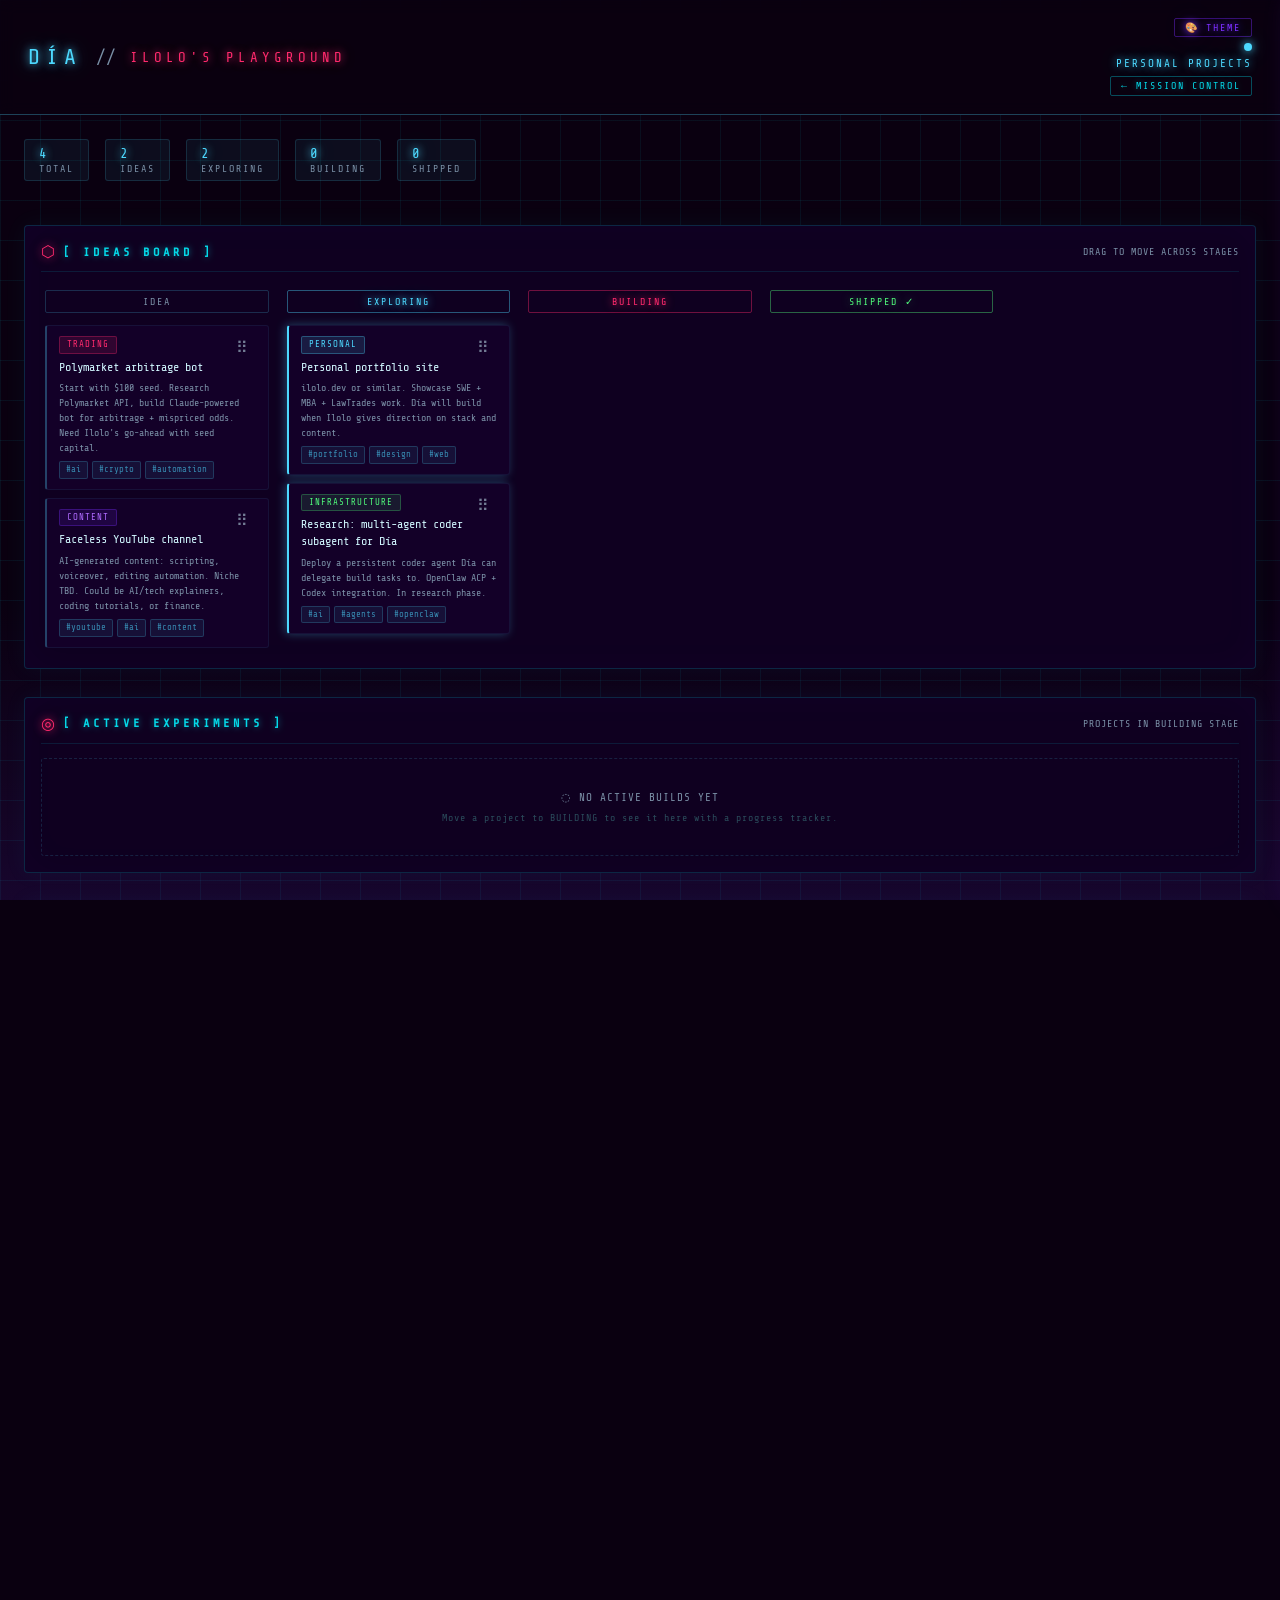
==== commit ae84c5f6: "feat: add polymarket bot panel to playground" ====
--- a/playground.html
+++ b/playground.html
@@ -114,6 +114,48 @@
 
     </section>
 
+
+    <!-- ── SECTION: POLYMARKET BOT ─────────────────────────── -->
+    <section class="section poly-section" id="polySection">
+      <div class="section-header">
+        <span class="section-icon">◈</span>
+        <h2 class="section-title">[ POLYMARKET_BOT ]</h2>
+        <span class="section-meta" id="polyMode">DEMO MODE</span>
+      </div>
+
+      <!-- Stats strip -->
+      <div class="poly-stats-strip" id="polyStatsStrip">
+        <div class="poly-stat"><div class="poly-stat-label">TOTAL TRADES</div><div class="poly-stat-value" id="polyTrades">—</div></div>
+        <div class="poly-stat"><div class="poly-stat-label">WIN RATE</div><div class="poly-stat-value green" id="polyWinRate">—</div></div>
+        <div class="poly-stat"><div class="poly-stat-label">DAILY P&L</div><div class="poly-stat-value" id="polyDailyPnl">—</div></div>
+        <div class="poly-stat"><div class="poly-stat-label">CUMULATIVE P&L</div><div class="poly-stat-value" id="polyCumPnl">—</div></div>
+        <div class="poly-stat"><div class="poly-stat-label">TRADE SIZE</div><div class="poly-stat-value" id="polyTradeSize">—</div></div>
+        <div class="poly-stat"><div class="poly-stat-label">STRATEGY</div><div class="poly-stat-value" style="font-size:10px" id="polyStrategy">—</div></div>
+      </div>
+
+      <!-- P&L Chart -->
+      <div class="poly-chart-wrap">
+        <span class="poly-chart-label">P&L CURVE (CUMULATIVE)</span>
+        <canvas id="polyPnlChart"></canvas>
+      </div>
+
+      <!-- Recent trades -->
+      <div class="section-header" style="margin-top:8px;padding-top:8px;border-top:1px solid rgba(5,217,232,0.1)">
+        <span style="font-size:9px;letter-spacing:2px;color:var(--dim)">RECENT TRADES</span>
+      </div>
+      <div class="poly-trades-list" id="polyTradesList">
+        <div class="placeholder-msg">Loading...</div>
+      </div>
+
+      <!-- Links -->
+      <div style="display:flex;gap:8px;flex-wrap:wrap;margin-top:8px">
+        <a class="poly-link" href="https://polymarket.com/profile/0x46bf9f646dbc3cf346243f3a9f5e8edbccbbd07d" target="_blank">◈ MY WALLET</a>
+        <a class="poly-link" href="https://0xinsider.com/polymarket/@gabagool22" target="_blank">◈ GABAGOOL22</a>
+        <a class="poly-link" href="https://polymarket.com/markets/crypto" target="_blank">◈ CRYPTO MARKETS</a>
+        <a class="poly-link" href="https://github.com/JonathanPetersonn/oracle-lag-sniper" target="_blank">◈ BOT SOURCE</a>
+      </div>
+    </section>
+
   </main>
 
   <footer class="pg-footer">
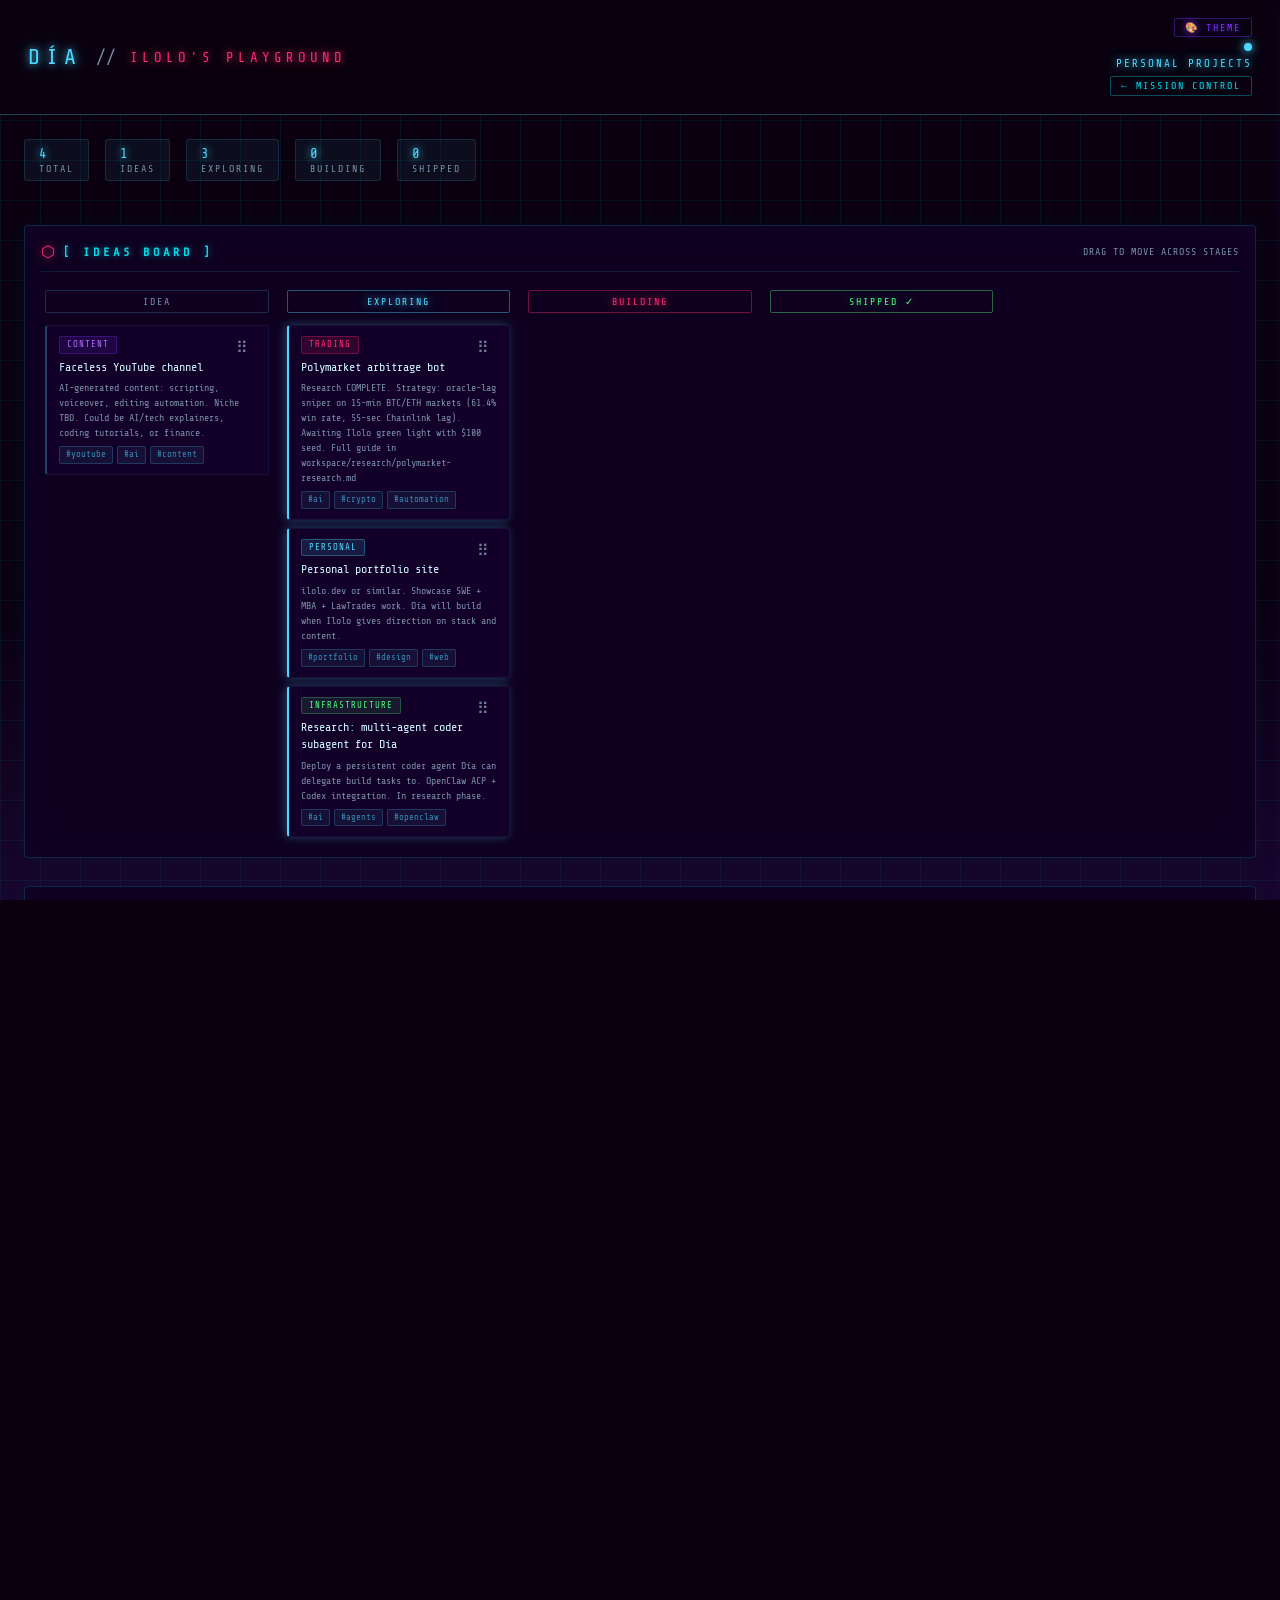
==== commit 6d92842b: "feat: add MBA scholarship tracker to playground Co-Authored-By: Claude Opus 4.7 (1M context) <norepl" ====
--- a/playground.html
+++ b/playground.html
@@ -115,6 +115,36 @@
     </section>
 
 
+    <!-- ── SECTION: MBA SCHOLARSHIPS ─────────────────────────── -->
+    <section class="section scholarship-section" id="scholarshipSection">
+      <div class="section-header">
+        <span class="section-icon">◈</span>
+        <h2 class="section-title">[ MBA &amp; GRAD SCHOLARSHIPS ]</h2>
+        <span class="section-meta" id="scholarshipMeta">LOADING...</span>
+      </div>
+
+      <!-- Filter bar -->
+      <div class="scholarship-filters" id="scholarshipFilters">
+        <button class="schol-filter active" data-filter="all">ALL</button>
+        <button class="schol-filter" data-filter="black">BLACK</button>
+        <button class="schol-filter" data-filter="nigerian">NIGERIAN</button>
+        <button class="schol-filter" data-filter="hispanic">HISPANIC</button>
+        <button class="schol-filter" data-filter="immigrant">IMMIGRANT</button>
+        <button class="schol-filter" data-filter="military">MILITARY</button>
+        <button class="schol-filter" data-filter="athlete">ATHLETE</button>
+        <button class="schol-filter" data-filter="high-value">HIGH VALUE</button>
+      </div>
+
+      <!-- Scholarship cards -->
+      <div class="scholarship-grid" id="scholarshipGrid">
+        <div class="placeholder-msg">Loading scholarships...</div>
+      </div>
+
+      <div style="font-size:9px;color:#2a4a5a;margin-top:12px;letter-spacing:1px;">
+        ◌ UPDATED DAILY BY DÍA · BASED ON YOUR RESUME &amp; PROFILE · <span id="scholLastUpdated">—</span>
+      </div>
+    </section>
+
     <!-- ── SECTION: POLYMARKET BOT ─────────────────────────── -->
     <section class="section poly-section" id="polySection">
       <div class="section-header">
--- a/playground.css
+++ b/playground.css
@@ -556,6 +556,140 @@
   animation: slideIn 0.3s ease;
 }
 
+/* ── SCHOLARSHIPS ─────────────────────────────────────────── */
+.scholarship-filters {
+  display: flex;
+  flex-wrap: wrap;
+  gap: 6px;
+  margin-bottom: 14px;
+}
+
+.schol-filter {
+  background: transparent;
+  border: 1px solid rgba(77, 217, 255, 0.2);
+  color: var(--text-dim);
+  padding: 4px 10px;
+  font-family: 'Share Tech Mono', monospace;
+  font-size: 9px;
+  letter-spacing: 1.5px;
+  cursor: pointer;
+  border-radius: 2px;
+  transition: all 0.15s;
+}
+
+.schol-filter:hover,
+.schol-filter.active {
+  border-color: var(--primary);
+  color: var(--primary);
+  box-shadow: 0 0 6px rgba(77, 217, 255, 0.3);
+}
+
+.scholarship-grid {
+  display: grid;
+  grid-template-columns: repeat(auto-fill, minmax(280px, 1fr));
+  gap: 10px;
+}
+
+.schol-card {
+  background: var(--bg-card2);
+  border: 1px solid rgba(77, 217, 255, 0.12);
+  border-left: 3px solid var(--primary);
+  padding: 12px 14px;
+  border-radius: 3px;
+  transition: border-color 0.2s, box-shadow 0.2s;
+  display: flex;
+  flex-direction: column;
+  gap: 6px;
+}
+
+.schol-card:hover {
+  border-color: rgba(77, 217, 255, 0.4);
+  box-shadow: 0 0 10px rgba(77, 217, 255, 0.1);
+}
+
+.schol-card.status-applied { border-left-color: #00ff88; }
+.schol-card.status-awarded { border-left-color: #ffd700; }
+.schol-card.status-researching { border-left-color: #7b2fff; }
+.schol-card.status-not-eligible { border-left-color: #ff2a6d; opacity: 0.5; }
+
+.schol-name {
+  font-size: 11px;
+  color: var(--primary);
+  letter-spacing: 0.5px;
+  font-weight: 700;
+}
+
+.schol-org {
+  font-size: 9px;
+  color: var(--text-dim);
+  letter-spacing: 1px;
+}
+
+.schol-amount {
+  font-size: 13px;
+  color: #00ff88;
+  letter-spacing: 0.5px;
+}
+
+.schol-deadline {
+  font-size: 9px;
+  color: #ff9900;
+  letter-spacing: 1px;
+}
+
+.schol-why {
+  font-size: 9px;
+  color: var(--text-dim);
+  line-height: 1.5;
+  border-top: 1px solid rgba(77,217,255,0.07);
+  padding-top: 6px;
+}
+
+.schol-tags {
+  display: flex;
+  flex-wrap: wrap;
+  gap: 4px;
+}
+
+.schol-tag {
+  font-size: 8px;
+  padding: 2px 5px;
+  border: 1px solid rgba(77,217,255,0.2);
+  color: rgba(77,217,255,0.6);
+  letter-spacing: 1px;
+  border-radius: 2px;
+}
+
+.schol-footer {
+  display: flex;
+  justify-content: space-between;
+  align-items: center;
+  margin-top: 4px;
+}
+
+.schol-status-badge {
+  font-size: 8px;
+  letter-spacing: 1.5px;
+  padding: 2px 6px;
+  border-radius: 2px;
+}
+
+.schol-status-badge.tracked { color: var(--primary); border: 1px solid rgba(77,217,255,0.3); }
+.schol-status-badge.applied { color: #00ff88; border: 1px solid rgba(0,255,136,0.3); }
+.schol-status-badge.awarded { color: #ffd700; border: 1px solid rgba(255,215,0,0.4); }
+.schol-status-badge.researching { color: #7b2fff; border: 1px solid rgba(123,47,255,0.3); }
+.schol-status-badge.not-eligible { color: #ff2a6d; border: 1px solid rgba(255,42,109,0.3); }
+
+.schol-link {
+  font-size: 9px;
+  color: var(--primary);
+  text-decoration: none;
+  letter-spacing: 1px;
+  opacity: 0.7;
+  transition: opacity 0.15s;
+}
+.schol-link:hover { opacity: 1; }
+
 /* ── RESPONSIVE ──────────────────────────────────────────── */
 @media (max-width: 900px) {
   .kanban-board { grid-template-columns: repeat(2, 1fr); }
--- a/style.css
+++ b/style.css
@@ -579,6 +579,11 @@
   color: #ff2a6d;
   border: 1px solid rgba(255,42,109,0.4);
   text-shadow: 0 0 8px rgba(255,42,109,0.6);
+  display: flex;
+  flex-direction: column;
+  align-items: center;
+  gap: 4px;
+  padding: 6px 4px;
 }
 .kanban-card.todo {
   border-left-color: #ff2a6d;
@@ -942,3 +947,416 @@
   padding-top: 12px;
   border-top: 1px solid rgba(255,255,255,0.05);
 }
+
+/* ── POLYMARKET BOT PANEL ─────────────────────────────────── */
+.poly-section { display: flex; flex-direction: column; gap: 12px; }
+
+.poly-stats-strip {
+  display: grid;
+  grid-template-columns: repeat(auto-fill, minmax(130px, 1fr));
+  gap: 8px;
+}
+
+.poly-stat {
+  background: var(--bg-card2);
+  border: 1px solid rgba(5,217,232,0.12);
+  border-radius: 4px;
+  padding: 10px 12px;
+  display: flex;
+  flex-direction: column;
+  gap: 2px;
+}
+.poly-stat-label { font-size: 9px; letter-spacing: 2px; color: var(--dim); }
+.poly-stat-value { font-size: 15px; color: var(--cyan); text-shadow: var(--glow-cyan); }
+.poly-stat-value.green { color: #00ff88; text-shadow: 0 0 8px rgba(0,255,136,0.5); }
+.poly-stat-value.pink { color: var(--pink); text-shadow: var(--glow-pink); }
+.poly-stat.mode-demo { border-color: rgba(255,171,64,0.4); }
+.poly-stat.mode-live { border-color: rgba(0,255,136,0.4); }
+
+.poly-chart-wrap {
+  background: var(--bg-card2);
+  border: 1px solid rgba(5,217,232,0.1);
+  border-radius: 4px;
+  padding: 12px;
+  position: relative;
+  height: 120px;
+}
+.poly-chart-label {
+  font-size: 9px; letter-spacing: 2px; color: var(--dim);
+  position: absolute; top: 8px; left: 12px;
+}
+canvas.poly-chart { width: 100%; height: 100%; display: block; }
+
+.poly-trades-list { display: flex; flex-direction: column; gap: 4px; }
+.poly-trade-row {
+  display: flex;
+  align-items: center;
+  gap: 8px;
+  padding: 6px 10px;
+  background: var(--bg-card2);
+  border-radius: 3px;
+  border-left: 3px solid rgba(5,217,232,0.3);
+  font-size: 10px;
+}
+.poly-trade-row.win { border-left-color: #00ff88; }
+.poly-trade-row.loss { border-left-color: var(--pink); }
+.poly-trade-row.pending { border-left-color: rgba(255,171,64,0.6); }
+.poly-trade-asset { color: var(--cyan); letter-spacing: 1px; min-width: 30px; }
+.poly-trade-side { color: var(--dim); min-width: 60px; }
+.poly-trade-price { color: var(--fg); }
+.poly-trade-time { color: var(--dim); margin-left: auto; }
+.poly-trade-badge {
+  font-size: 8px; letter-spacing: 1px; padding: 1px 5px; border-radius: 2px;
+}
+.poly-trade-badge.buy-yes { background: rgba(0,255,136,0.15); color: #00ff88; }
+.poly-trade-badge.buy-no  { background: rgba(255,42,109,0.15); color: var(--pink); }
+
+.poly-link {
+  display: inline-flex; align-items: center; gap: 6px;
+  font-size: 10px; letter-spacing: 2px;
+  color: var(--cyan); text-decoration: none;
+  border: 1px solid rgba(5,217,232,0.3);
+  padding: 4px 10px; border-radius: 2px;
+  transition: all 0.2s;
+}
+.poly-link:hover { background: rgba(5,217,232,0.1); border-color: var(--cyan); }
+
+/* ── PAGINATION ──────────────────────────────────────────── */
+.pagination {
+  display: flex; align-items: center; justify-content: center;
+  gap: 6px; margin-top: 10px;
+}
+.page-btn {
+  background: transparent;
+  border: 1px solid rgba(5,217,232,0.25);
+  color: var(--dim);
+  font-family: 'Share Tech Mono', monospace;
+  font-size: 10px;
+  padding: 3px 9px;
+  border-radius: 2px;
+  cursor: pointer;
+  transition: all 0.2s;
+}
+.page-btn:hover, .page-btn.active {
+  border-color: var(--cyan); color: var(--cyan);
+  background: rgba(5,217,232,0.08);
+}
+.page-btn:disabled { opacity: 0.3; cursor: default; }
+.page-info { font-size: 9px; letter-spacing: 1px; color: var(--dim); }
+
+/* ── ADDITIONAL LIGHT THEMES ──────────────────────────────── */
+
+/* ── MORNING BRIEFING ────────────────────────────────────── */
+.briefing-section {
+  border: 1px solid rgba(5, 217, 232, 0.2);
+  background: linear-gradient(135deg, rgba(5, 217, 232, 0.04), rgba(123, 47, 255, 0.04));
+}
+
+.briefing-date {
+  font-size: 10px;
+  letter-spacing: 2px;
+  color: var(--cyan);
+  margin-left: auto;
+  opacity: 0.7;
+}
+
+.briefing-grid {
+  display: grid;
+  grid-template-columns: 2fr 1fr 1fr 1.5fr;
+  gap: 12px;
+  margin-bottom: 12px;
+}
+
+@media (max-width: 1100px) {
+  .briefing-grid { grid-template-columns: 1fr 1fr; }
+}
+
+.briefing-card {
+  background: rgba(255,255,255,0.02);
+  border: 1px solid var(--dim);
+  border-radius: 4px;
+  padding: 12px 14px;
+}
+
+.briefing-card-label {
+  font-size: 9px;
+  letter-spacing: 3px;
+  color: var(--cyan);
+  opacity: 0.6;
+  margin-bottom: 8px;
+  text-transform: uppercase;
+}
+
+.briefing-card-value {
+  font-size: 13px;
+  color: var(--text);
+  line-height: 1.4;
+}
+
+.greeting-text {
+  font-size: 12px;
+  line-height: 1.5;
+}
+
+.briefing-focus {
+  margin-top: 8px;
+  font-size: 10px;
+  color: var(--cyan);
+  opacity: 0.7;
+  letter-spacing: 1px;
+}
+
+.briefing-stat-row {
+  display: flex;
+  gap: 16px;
+  margin-bottom: 8px;
+}
+
+.briefing-stat {
+  display: flex;
+  flex-direction: column;
+  align-items: center;
+}
+
+.stat-num {
+  font-size: 24px;
+  color: var(--cyan);
+  text-shadow: var(--glow-cyan);
+  line-height: 1;
+}
+
+.stat-num.stat-blocked { color: var(--pink); text-shadow: var(--glow-pink); }
+
+.stat-label {
+  font-size: 8px;
+  letter-spacing: 1px;
+  color: var(--text-dim);
+  margin-top: 2px;
+}
+
+.briefing-top-item {
+  font-size: 9px;
+  color: var(--text-dim);
+  letter-spacing: 0.5px;
+  margin-top: 4px;
+  line-height: 1.4;
+  border-left: 2px solid var(--dim);
+  padding-left: 6px;
+}
+
+.briefing-dia-msg {
+  font-size: 11px;
+  color: var(--text);
+  line-height: 1.6;
+  letter-spacing: 0.3px;
+}
+
+.briefing-dia {
+  border-color: rgba(123, 47, 255, 0.3);
+  background: rgba(123, 47, 255, 0.05);
+}
+
+.briefing-reminders {
+  border-top: 1px solid var(--dim);
+  padding-top: 10px;
+  margin-top: 4px;
+}
+
+.briefing-reminder-list {
+  list-style: none;
+  display: flex;
+  flex-wrap: wrap;
+  gap: 8px;
+  margin-top: 6px;
+}
+
+.briefing-reminder {
+  font-size: 10px;
+  color: var(--text-dim);
+  background: rgba(255,255,255,0.03);
+  border: 1px solid var(--dim);
+  padding: 3px 10px;
+  border-radius: 2px;
+  letter-spacing: 0.5px;
+}
+
+/* ── ACTIVITY FEED ───────────────────────────────────────── */
+.activity-section {
+  border: 1px solid rgba(123, 47, 255, 0.2);
+  background: linear-gradient(135deg, rgba(123, 47, 255, 0.03), rgba(5, 217, 232, 0.02));
+}
+
+.activity-live-dot {
+  display: inline-block;
+  width: 8px;
+  height: 8px;
+  background: var(--cyan);
+  border-radius: 50%;
+  margin-left: 8px;
+  box-shadow: var(--glow-cyan);
+  animation: pulse-cyan 2s ease-in-out infinite;
+}
+
+.activity-feed {
+  display: flex;
+  flex-direction: column;
+  gap: 6px;
+}
+
+.activity-entry {
+  display: flex;
+  align-items: flex-start;
+  gap: 12px;
+  padding: 8px 12px;
+  background: rgba(255,255,255,0.02);
+  border: 1px solid var(--dim);
+  border-radius: 3px;
+  border-left: 2px solid var(--dim);
+  transition: border-color 0.2s;
+}
+
+.activity-entry:hover { border-left-color: var(--cyan); }
+
+.activity-type-task    { border-left-color: rgba(0, 220, 130, 0.5); }
+.activity-type-research { border-left-color: rgba(5, 217, 232, 0.5); }
+.activity-type-heartbeat { border-left-color: rgba(255, 42, 109, 0.3); }
+.activity-type-memory  { border-left-color: rgba(123, 47, 255, 0.5); }
+.activity-type-fix     { border-left-color: rgba(255, 200, 0, 0.5); }
+
+.activity-icon {
+  font-size: 14px;
+  min-width: 20px;
+  text-align: center;
+  margin-top: 1px;
+}
+
+.activity-body {
+  flex: 1;
+  min-width: 0;
+}
+
+.activity-label {
+  font-size: 11px;
+  color: var(--text);
+  letter-spacing: 0.5px;
+  margin-bottom: 2px;
+}
+
+.activity-detail {
+  font-size: 10px;
+  color: var(--text-dim);
+  letter-spacing: 0.3px;
+  line-height: 1.4;
+  white-space: nowrap;
+  overflow: hidden;
+  text-overflow: ellipsis;
+}
+
+.activity-ts {
+  font-size: 9px;
+  color: var(--text-dim);
+  letter-spacing: 0.5px;
+  white-space: nowrap;
+  opacity: 0.6;
+  min-width: 120px;
+  text-align: right;
+}
+
+/* ── PRODUCTIVITY HEATMAP ─────────────────────────────────── */
+.heatmap-section {
+  border: 1px solid rgba(5, 217, 232, 0.15);
+}
+
+.heatmap-subtitle {
+  font-size: 9px;
+  letter-spacing: 2px;
+  color: var(--text-dim);
+  margin-left: auto;
+  opacity: 0.6;
+}
+
+.heatmap-wrap {
+  overflow-x: auto;
+  padding-bottom: 4px;
+}
+
+.heatmap-grid {
+  display: flex;
+  gap: 4px;
+  align-items: flex-start;
+}
+
+.heatmap-day-labels {
+  display: flex;
+  flex-direction: column;
+  gap: 3px;
+  padding-top: 2px;
+  min-width: 14px;
+}
+
+.heatmap-day-label {
+  font-size: 8px;
+  color: var(--text-dim);
+  height: 12px;
+  line-height: 12px;
+  text-align: center;
+  opacity: 0.5;
+}
+
+.heatmap-cols {
+  display: flex;
+  gap: 3px;
+}
+
+.heatmap-col {
+  display: flex;
+  flex-direction: column;
+  gap: 3px;
+}
+
+.heatmap-cell {
+  width: 12px;
+  height: 12px;
+  border-radius: 2px;
+  border: 1px solid rgba(255,255,255,0.04);
+  cursor: default;
+  transition: transform 0.1s, border-color 0.1s;
+}
+
+.heatmap-cell:hover {
+  transform: scale(1.3);
+  border-color: rgba(5, 217, 232, 0.4);
+  z-index: 10;
+  position: relative;
+}
+
+.heatmap-date-range {
+  font-size: 9px;
+  color: var(--text-dim);
+  letter-spacing: 1px;
+  margin-top: 8px;
+  opacity: 0.4;
+}
+
+.heatmap-legend {
+  display: flex;
+  align-items: center;
+  gap: 4px;
+  margin-top: 8px;
+}
+
+.heatmap-legend-label {
+  font-size: 8px;
+  color: var(--text-dim);
+  letter-spacing: 1px;
+  opacity: 0.5;
+}
+
+.heatmap-legend-cell {
+  width: 12px;
+  height: 12px;
+  border-radius: 2px;
+  border: 1px solid rgba(255,255,255,0.06);
+  display: inline-block;
+}
+
